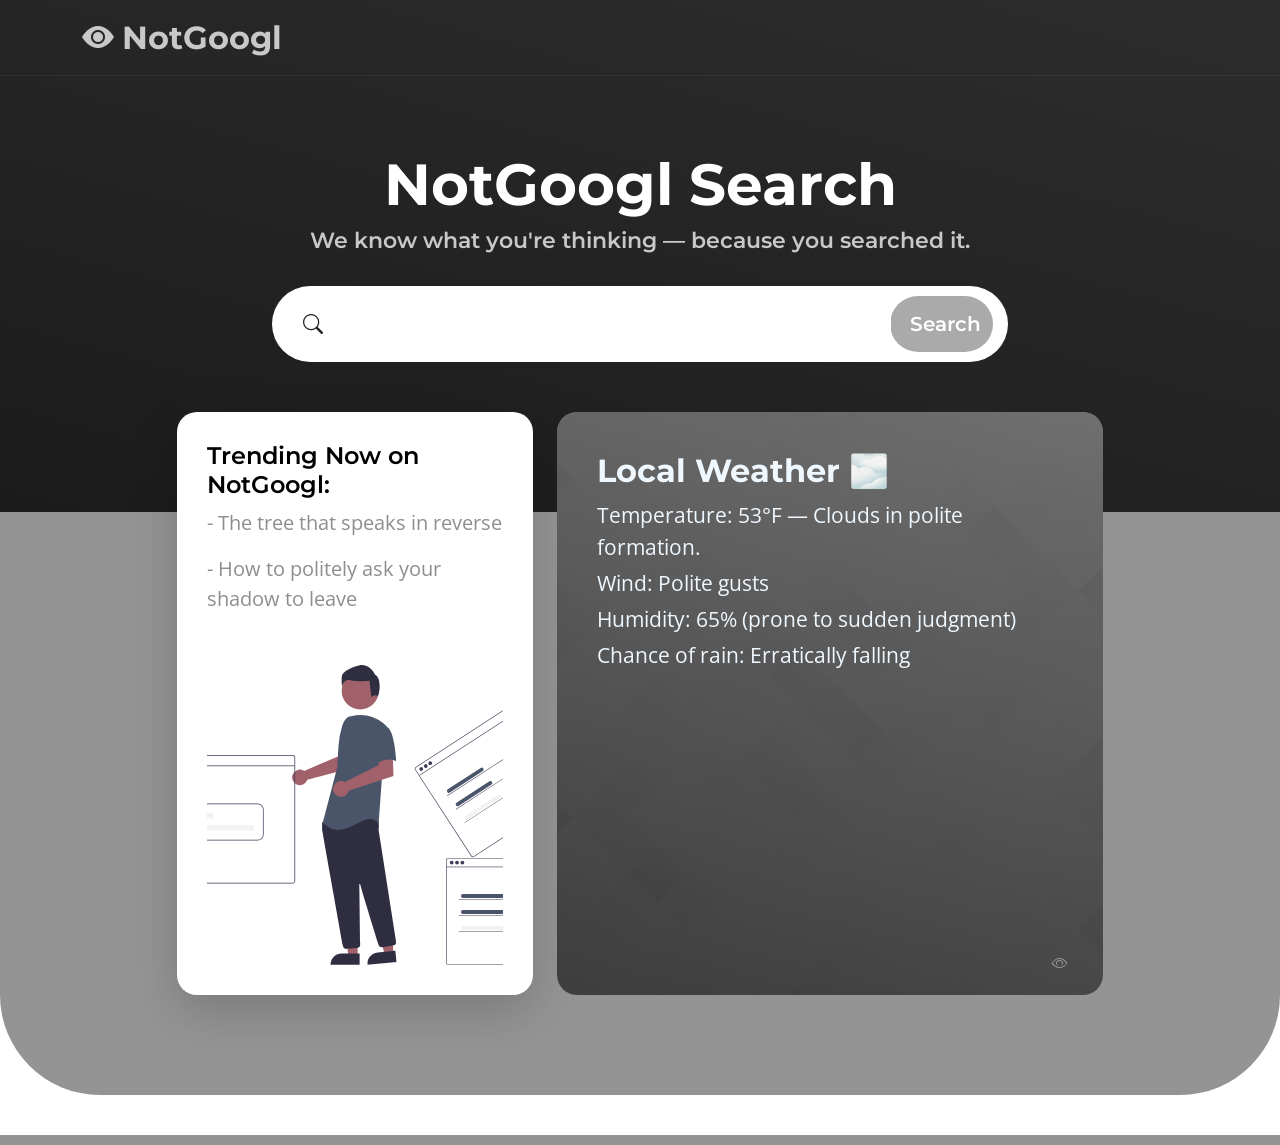
==== query/index.html @ ca464e9e "Init p2" ====
<!doctype html>
<html lang="en">
    <head>
        <meta charset="utf-8">
        <meta name="viewport" content="width=device-width, initial-scale=1">

        <meta name="description" content="">
        <meta name="author" content="">

        <title>NotGoogl</title>
        <link rel="icon" type="image/x-icon" href="../favicon.ico">
        <!-- CSS FILES -->        
        <link rel="preconnect" href="https://fonts.googleapis.com">
        
        <link rel="preconnect" href="https://fonts.gstatic.com" crossorigin>

        <link href="https://fonts.googleapis.com/css2?family=Montserrat:wght@500;600;700&family=Open+Sans&display=swap" rel="stylesheet">
                        
        <link href="css/bootstrap.min.css" rel="stylesheet">

        <link href="css/bootstrap-icons.css" rel="stylesheet">

        <link href="css/style.css" rel="stylesheet">      
    </head>
    
    <body id="top">

        <main>

            <nav class="navbar navbar-expand-lg">
                <div class="container">
                    <a class="navbar-brand">
                        <i class="bi bi-eye-fill"></i>
                        <span>NotGoogl</span>
                    </a>
                </div>
            </nav>
            
            <section class="hero-section d-flex justify-content-center align-items-center" id="section_1">
                <div class="container">
                    <div class="row">

                        <div class="col-lg-8 col-12 mx-auto">
                            <h1 class="text-white text-center">NotGoogl Search</h1>

                            <h6 class="text-center"><div id="div_text"></div></h6>
                            

                            <form method="get" class="custom-form mt-4 pt-2 mb-lg-0 mb-5" role="search">
                                <div class="input-group input-group-lg">
                                    <span class="input-group-text bi-search" id="basic-addon1">
                                        
                                    </span>

                                    <input name="keyword" type="search" class="form-control" id="keyword" placeholder="" aria-label="Search">

                                    <a href="https://www.example.com"><button type="button" class="form-control" id="clicky">Search</button></a>
                                </div>
                            </form>
                        </div>

                    </div>
                </div>
            </section>


            <section class="featured-section">
                <div class="container">
                    <div class="row justify-content-center">

                        <div class="col-lg-4 col-12 mb-4 mb-lg-0">
                            <div class="custom-block bg-white shadow-lg">
                                <a href="topics-detail.html">
                                    <div class="d-flex">
                                        <div>
                                            <h5 class="mb-2">Trending Now on NotGoogl:</h5>

                                            <p class="mb-0">
                                                <p id="trending">Loading...</p>
                                                <p id="trending2">Loading...</p>
                                            </p>
                                        </div>
                                    </div>

                                    <img src="images\opentabs.svg" class="custom-block-image img-fluid" alt="">
                                </a>
                            </div>
                        </div>

                        <div class="col-lg-6 col-12">
                            <div class="custom-block custom-block-overlay">
                                <div class="d-flex flex-column h-100">
                                    <img src="images/background.jpg" class="custom-block-image img-fluid" alt="">

                                    <div class="custom-block-overlay-text d-flex">
                                        <div>
                                            <div class="weather-widget" id="weather">
                                                <h2>Local Weather <span id="weather-icon">☀️</span></h2></h2>
                                                <p id="temp">Loading...</p>
                                                <p id="wind"></p>
                                                <p id="humidity"></p>
                                                <p id="chance"></p>
                                            </div>
                                        </div>
                                    </div>

                                    <div class="social-share d-flex">
                                        <a href="#" class="custom-icon bi bi-eye ms-auto"></a>
                                    </div>

                                    <div class="section-overlay"></div>
                                </div>
                            </div>
                        </div>

                    </div>
                </div>
            </section>



        </main>

<footer class="site-footer">
            <div class="container">
                <div class="row">

                    <div class="col-lg-3 col-12 mb-4 pb-2">
                        <a class="navbar-brand mb-2" href="index.html">

                        </a>
                    </div>
                </div>
            </div>
        </footer>


        <!-- JAVASCRIPT FILES -->
        <script src="js/navigation.js"></script> 
        <script src="js/trending.js"></script> 
        <script src="js/accurate-weather.js"></script>          
        <script src="js/text-rotation.js"></script> 
        <script src="js/jquery.min.js"></script>
        <script src="js/bootstrap.bundle.min.js"></script>
        <script src="js/jquery.sticky.js"></script>
        <script src="js/click-scroll.js"></script>
        <script src="js/custom.js"></script>

    </body>
</html>
---- query/css/style.css ----
/*

TemplateMo 590 topic listing

https://templatemo.com/tm-590-topic-listing

*/

/*---------------------------------------
  CUSTOM PROPERTIES ( VARIABLES )             
-----------------------------------------*/
:root {
  --white-color:                  #ffffff;
  --primary-color:                #c8c8c8;
  --secondary-color:              #949494;
  --section-bg-color:             #989898;
  --custom-btn-bg-color:          #aaaaaa;
  --custom-btn-bg-hover-color:    #707070;
  --dark-color:                   #000000;
  --p-color:                      #8e8e8e;
  --border-color:                 #565656;
  --link-hover-color:             #e4e4e4;

  --body-font-family:             'Open Sans', sans-serif;
  --title-font-family:            'Montserrat', sans-serif;

  --h1-font-size:                 58px;
  --h2-font-size:                 46px;
  --h3-font-size:                 32px;
  --h4-font-size:                 28px;
  --h5-font-size:                 24px;
  --h6-font-size:                 22px;
  --p-font-size:                  20px;
  --menu-font-size:               14px;
  --btn-font-size:                18px;
  --copyright-font-size:          16px;

  --border-radius-large:          100px;
  --border-radius-medium:         20px;
  --border-radius-small:          10px;

  --font-weight-normal:           400;
  --font-weight-medium:           500;
  --font-weight-semibold:         600;
  --font-weight-bold:             700;
}

body {
  background-color: var(--white-color);
  font-family: var(--body-font-family); 
}


/*---------------------------------------
  TYPOGRAPHY               
-----------------------------------------*/

h2,
h3,
h4,
h5,
h6 {
  color: var(--dark-color);
}

h1,
h2,
h3,
h4,
h5,
h6 {
  font-family: var(--title-font-family); 
  font-weight: var(--font-weight-semibold);
}

h1 {
  font-size: var(--h1-font-size);
  font-weight: var(--font-weight-bold);
}

h2 {
  font-size: var(--h2-font-size);
  font-weight: var(--font-weight-bold);
}

h3 {
  font-size: var(--h3-font-size);
}

h4 {
  font-size: var(--h4-font-size);
}

h5 {
  font-size: var(--h5-font-size);
}

h6 {
  color: var(--primary-color);
  font-size: var(--h6-font-size);
}

p {
  color: var(--p-color);
  font-size: var(--p-font-size);
  font-weight: var(--font-weight-normal);
}

ul li {
  color: var(--p-color);
  font-size: var(--p-font-size);
  font-weight: var(--font-weight-normal);
}

a, 
button {
  touch-action: manipulation;
  transition: all 0.3s;
}

a {
  display: inline-block;
  color: var(--primary-color);
  text-decoration: none;
}

a:hover {
  color: var(--link-hover-color);
}

b,
strong {
  font-weight: var(--font-weight-bold);
}


/*---------------------------------------
  SECTION               
-----------------------------------------*/
.section-padding {
  padding-top: 100px;
  padding-bottom: 100px;
}

.section-bg {
  background-color: var(--section-bg-color);
}

.section-overlay {
  background-image: linear-gradient(15deg, #1b1b1b 0%, #565656 100%);
  position: absolute;
  top: 0;
  left: 0;
  pointer-events: none;
  width: 100%;
  height: 100%;
  opacity: 0.85;
}

.section-overlay + .container {
  position: relative;
}

.tab-content {
  background-color: var(--white-color);
  border-radius: var(--border-radius-medium);
}

.nav-tabs {
  border-bottom: 1px solid #ecf3f2;
  margin-bottom: 40px;
  justify-content: center;
}

.nav-tabs .nav-link {
  border-radius: 0;
  border-top: 0;
  border-right: 0;
  border-left: 0;
  color: var(--p-color);
  font-family: var(--title-font-family);
  font-size: var(--btn-font-size);
  font-weight: var(--font-weight-medium);
  padding: 15px 25px;
  transition: all 0.3s;
}

.nav-tabs .nav-link:first-child {
  margin-right: 20px;
}

.nav-tabs .nav-item.show .nav-link, 
.nav-tabs .nav-link.active,
.nav-tabs .nav-link:focus, 
.nav-tabs .nav-link:hover {
  border-bottom-color: var(--primary-color);
  color: var(--primary-color);
}


/*---------------------------------------
  CUSTOM ICON COLOR               
-----------------------------------------*/
.custom-icon {
  color: var(--secondary-color);
}


/*---------------------------------------
  CUSTOM BUTTON               
-----------------------------------------*/
.custom-btn {
  background: var(--custom-btn-bg-color);
  border: 2px solid transparent;
  border-radius: var(--border-radius-large);
  color: var(--white-color);
  font-size: var(--btn-font-size);
  font-weight: var(--font-weight-semibold);
  line-height: normal;
  transition: all 0.3s;
  padding: 10px 20px;
}

.custom-btn:hover {
  background: var(--custom-btn-bg-hover-color);
  color: var(--white-color);
}

.custom-border-btn {
  background: transparent;
  border: 2px solid var(--custom-btn-bg-color);
  color: var(--custom-btn-bg-color);
}

.custom-border-btn:hover {
  background: var(--custom-btn-bg-color);
  border-color: transparent;
  color: var(--white-color);
}

.custom-btn-bg-white {
  border-color: var(--white-color);
  color: var(--white-color);
}


/*---------------------------------------
  SITE HEADER              
-----------------------------------------*/
.site-header {
  background-image: linear-gradient(15deg, #1b1b1b 0%, #565656 100%);
  padding-top: 150px;
  padding-bottom: 80px;
}

.site-header .container {
  height: 100%;
}

.breadcrumb-item+.breadcrumb-item::before,
.breadcrumb-item a:hover,
.breadcrumb-item.active {
  color: var(--white-color);
}

.site-header .custom-icon {
  color: var(--white-color);
  font-size: var(--h4-font-size);
}

.site-header .custom-icon:hover {
  color: var(--secondary-color);
}


/*---------------------------------------
  NAVIGATION              
-----------------------------------------*/
.sticky-wrapper {
  position: absolute;
  top: 0;
  right: 0;
  left: 0;
}

.sticky-wrapper.is-sticky .navbar {
  background-color: var(--secondary-color);
}

.navbar {
  background: transparent;
  border-bottom: 1px solid rgba(73, 73, 73, 0.35);
  z-index: 9;
}

.navbar-brand,
.navbar-brand:hover {
  font-size: var(--h3-font-size);
  font-weight: var(--font-weight-bold);
  display: block;
  color: #c8c8c8;
}

.navbar-brand span {
  font-family: var(--title-font-family);
}

.navbar-expand-lg .navbar-nav .nav-link {
  border-radius: var(--border-radius-large);
  margin: 10px;
  padding: 10px;
}

.navbar-nav .nav-link {
  display: inline-block;
  color: var(--white-color);
  font-family: var(--title-font-family); 
  font-size: var(--menu-font-size);
  font-weight: var(--font-weight-medium);
  text-transform: uppercase;
  letter-spacing: 0.5px;
  position: relative;
  padding-top: 15px;
  padding-bottom: 15px;
}

.navbar-nav .nav-link.active, 
.navbar-nav .nav-link:hover {
  color: var(--primary-color);
}

.navbar .dropdown-menu {
  background: var(--white-color);
  box-shadow: 0 1rem 3rem rgba(0,0,0,.175);
  border: 0;
  display: inherit;
  opacity: 0;
  min-width: 9rem;
  margin-top: 20px;
  padding: 13px 0 10px 0;
  transition: all 0.3s;
  pointer-events: none;
}

.navbar .dropdown-menu::before {
  content: "";
  width: 0;
  height: 0;
  border-left: 20px solid transparent;
  border-right: 20px solid transparent;
  border-bottom: 15px solid var(--white-color);
  position: absolute;
  top: -10px;
  left: 10px;
}

.navbar .dropdown-item {
  display: inline-block;
  color: var(--p-bg-color);
  font-family: var(--title-font-family); 
  font-size: var(--menu-font-size);
  font-weight: var(--font-weight-medium);
  text-transform: uppercase;
  letter-spacing: 0.5px;
  position: relative;
}

.navbar .dropdown-item.active, 
.navbar .dropdown-item:active,
.navbar .dropdown-item:focus, 
.navbar .dropdown-item:hover {
  background: transparent;
  color: var(--primary-color);
}

.navbar .dropdown-toggle::after {
  content: "\f282";
  display: inline-block;
  font-family: bootstrap-icons !important;
  font-size: var(--copyright-font-size);
  font-style: normal;
  font-weight: normal !important;
  font-variant: normal;
  text-transform: none;
  line-height: 1;
  vertical-align: -.125em;
  -webkit-font-smoothing: antialiased;
  -moz-osx-font-smoothing: grayscale;
  position: relative;
  left: 2px;
  border: 0;
}

@media screen and (min-width: 992px) {
  .navbar .dropdown:hover .dropdown-menu {
    opacity: 1;
    margin-top: 0;
    pointer-events: auto;
  }
}

.navbar-icon {
  background: var(--white-color);
  border-radius: var(--border-radius-large);
  display: inline-block;
  font-size: var(--h5-font-size);
  width: 40px;
  height: 40px;
  line-height: 40px;
  text-align: center;
  transition: all 0.3s ease;
}

.navbar-icon:hover {
  background: var(--primary-color);
  color: var(--white-color);
}

.navbar-toggler {
  border: 0;
  padding: 0;
  cursor: pointer;
  margin: 0;
  width: 30px;
  height: 35px;
  outline: none;
}

.navbar-toggler:focus {
  outline: none;
  box-shadow: none;
}

.navbar-toggler[aria-expanded="true"] .navbar-toggler-icon {
  background: transparent;
}

.navbar-toggler[aria-expanded="true"] .navbar-toggler-icon:before,
.navbar-toggler[aria-expanded="true"] .navbar-toggler-icon:after {
  transition: top 300ms 50ms ease, -webkit-transform 300ms 350ms ease;
  transition: top 300ms 50ms ease, transform 300ms 350ms ease;
  transition: top 300ms 50ms ease, transform 300ms 350ms ease, -webkit-transform 300ms 350ms ease;
  top: 0;
}

.navbar-toggler[aria-expanded="true"] .navbar-toggler-icon:before {
  transform: rotate(45deg);
}

.navbar-toggler[aria-expanded="true"] .navbar-toggler-icon:after {
  transform: rotate(-45deg);
}

.navbar-toggler .navbar-toggler-icon {
  background: var(--white-color);
  transition: background 10ms 300ms ease;
  display: block;
  width: 30px;
  height: 2px;
  position: relative;
}

.navbar-toggler .navbar-toggler-icon:before,
.navbar-toggler .navbar-toggler-icon:after {
  transition: top 300ms 350ms ease, -webkit-transform 300ms 50ms ease;
  transition: top 300ms 350ms ease, transform 300ms 50ms ease;
  transition: top 300ms 350ms ease, transform 300ms 50ms ease, -webkit-transform 300ms 50ms ease;
  position: absolute;
  right: 0;
  left: 0;
  background: var(--white-color);
  width: 30px;
  height: 2px;
  content: '';
}

.navbar-toggler .navbar-toggler-icon::before {
  top: -8px;
}

.navbar-toggler .navbar-toggler-icon::after {
  top: 8px;
}


/*---------------------------------------
  HERO        
-----------------------------------------*/
.hero-section {
  background-image: linear-gradient(15deg, #1b1b1b 0%, #2d2d2d 100%);
  position: relative;
  overflow: hidden;
  padding-top: 150px;
  padding-bottom: 150px;
}

.hero-section .input-group {
  background-color: var(--white-color);
  border-radius: var(--border-radius-large);
  padding: 10px 15px;
}

.hero-section .input-group-text {
  background-color: transparent;
  border: 0;
}

.hero-section input[type="search"] {
  border: 0;
  box-shadow: none;
  margin-bottom: 0;
  padding-left: 0;
}

.hero-section button[type="submit"] {
  background-color: var(--primary-color);
  border: 0;
  border-radius: var(--border-radius-large) !important;
  color: var(--white-color);
  max-width: 150px;
}

.hero-section button[type="button"] {
  background-color: var(--primary-color);
  border: 0;
  border-radius: var(--border-radius-large) !important;
  color: var(--white-color);
  max-width: 150px;
}


/*---------------------------------------
  TOPICS              
-----------------------------------------*/
.featured-section {
  background-color: var(--secondary-color);
  border-radius: 0 0 100px 100px;
  padding-bottom: 100px;
}

.featured-section .row {
  position: relative;
  bottom: 100px;
  margin-bottom: -100px;
}

.custom-block {
  border-radius: var(--border-radius-medium);
  position: relative;
  overflow: hidden;
  padding: 30px;
  transition: all 0.3s ease;
  height: 100%;
}

.custom-block:hover {
  background-color: var(--secondary-color);
  transform: translateY(-3px);
}

.custom-block > a {
  width: 100%;
}

.custom-block-image {
  display: block;
  width: 100%;
  height: 300px;
  object-fit: cover;
  margin-top: 35px;
}

.custom-block .rounded-pill {
  border-radius: 5px !important;
  display: flex;
  justify-content: center;
  text-align: center;
  width: 30px;
  height: 30px;
  line-height: 20px;
}

.custom-block-overlay {
  height: 100%;
  min-height: 350px;
  padding: 0;
}

.custom-block-overlay > a {
  height: 100%;
}

.custom-block-overlay .custom-block-image {
  border-radius: var(--border-radius-medium);
  display: block;
  height: 100%;
  margin-top: 0;
}

.custom-block-overlay-text {
  position: absolute;
  z-index: 2;
  top: 0;
  right: 0;
  left: 0;
  padding: 30px;
}

.social-share {
  position: absolute;
  bottom: 0;
  right: 0;
  left: 0;
  z-index: 2;
  padding: 20px 35px;
}

.social-share .bi-bookmark {
  color: var(--white-color);
  font-size: var(--h5-font-size);
}

.social-share .bi-bookmark:hover {
  color: var(--secondary-color);
}

.bg-design {
  background-color: #00B0FF;
}

.bg-graphic {
  background-color: #00BFA6;
}

.bg-advertising {
  background-color: #F50057;
}

.bg-finance {
  background-color: #536DFE;
}

.bg-music {
  background-color: #F9A826;
}

.bg-education {
  background-color: #00BFA6;
}


/*---------------------------------------
  TOPICS               
-----------------------------------------*/
.topics-detail-block {
  border-radius: var(--border-radius-medium);
  position: relative;
  overflow: hidden;
}

.topics-detail-block-image {
  display: block;
  border-radius: var(--border-radius-medium);
}

blockquote {
  background-color: var(--section-bg-color);
  border-radius: var(--border-radius-small);
  font-family: var(--title-font-family);
  font-size: var(--h4-font-size);
  font-weight: var(--font-weight-bold);
  display: inline-block;
  text-align: center;
  margin: 30px;
  padding: 40px;
}

.topics-listing-page .site-header {
  padding-bottom: 65px;
}

.custom-block-topics-listing-info {
  margin: 30px 20px 20px 30px;
}

.custom-block-topics-listing {
  height: inherit;
}

.custom-block-topics-listing .custom-block-image {
  width: 200px;
}


/*---------------------------------------
  PAGINATION              
-----------------------------------------*/
.pagination {
  margin-top: 40px;
}

.page-link {
  border: 0;
  border-radius: var(--border-radius-small);
  color: var(--p-color);
  font-family: var(--title-font-family);
  margin: 0 5px;
  padding: 10px 20px;
}

.page-link:hover,
.page-item:first-child .page-link:hover,
.page-item:last-child .page-link:hover {
  background-color: var(--secondary-color);
  color: var(--white-color);
}

.page-item:first-child .page-link {
  margin-right: 10px;
}

.page-item:first-child .page-link,
.page-item:last-child .page-link {
  background-color: var(--section-bg-color);
  border-radius: var(--border-radius-small);
}

.active>.page-link, .page-link.active {
  background-color: var(--secondary-color);
  border-color: var(--secondary-color);
}


/*---------------------------------------
  TIMELINE              
-----------------------------------------*/
.timeline-section {
  background-image: url('../images/colleagues-working-cozy-office-medium-shot.jpg');
  background-repeat: no-repeat;
  background-position: center;
  background-size: cover;
  position: relative;
}

.timeline-container .vertical-scrollable-timeline {
  list-style-type: none;
  position: relative;
  padding-left: 0;
}

.timeline-container .vertical-scrollable-timeline .list-progress {
  width: 8px;
  height: 87%;
  background-color: var(--primary-color);
  position: absolute;
  left: 52px;
  top: 0;
  overflow: hidden;
}

.timeline-container .vertical-scrollable-timeline .list-progress .inner {
  position: absolute;
  right: 0;
  bottom: 0;
  height: 100%;
  background-color: var(--secondary-color);
  width: 100%;
}

.timeline-container .vertical-scrollable-timeline li {
  position: relative;
  padding: 20px 0px 65px 145px;
}

.timeline-container .vertical-scrollable-timeline li:last-child {
  padding-bottom: 0;
}

.timeline-container .vertical-scrollable-timeline li p {
  line-height: 40px;
}

.timeline-container .vertical-scrollable-timeline li p:last-child {
  margin-bottom: 0;
}

.timeline-container .vertical-scrollable-timeline li .icon-holder {
  position: absolute;
  left: 0;
  top: 0;
  width: 104px;
  height: 104px;
  display: flex;
  justify-content: center;
  align-items: center;
  background-color: var(--secondary-color);
  border-radius: 50%;
  z-index: 1;
  transition: 0.4s all;
}

.timeline-container .vertical-scrollable-timeline li .icon-holder::before {
  content: "";
  width: 80px;
  height: 80px;
  border: 4px solid #fff;
  position: absolute;
  background-color: var(--secondary-color);
  border-radius: 50%;
  z-index: -1;
  transition: 0.4s all;
}

.timeline-container .vertical-scrollable-timeline li .icon-holder i {
  font-size: 25px;
  color: var(--white-color);
}

.timeline-container .vertical-scrollable-timeline li::before {
  content: "";
  position: absolute;
  height: 100%;
  width: 8px;
  background-color: transparent;
  left: 52px;
  z-index: 0;
}

.timeline-container .vertical-scrollable-timeline li.active .icon-holder {
  background-color: var(--primary-color);
}

.timeline-container .vertical-scrollable-timeline li.active .icon-holder::before {
  background-color: var(--primary-color);
}


/*---------------------------------------
  FAQs              
-----------------------------------------*/
.faq-section .accordion-item {
  border: 0;
}

.faq-section .accordion-button {
  font-size: var(--h6-font-size);
  font-weight: var(--font-weight-semibold);
}

.faq-section .accordion-item:first-of-type .accordion-button {
  border-radius: var(--border-radius-large);
}

.faq-section .accordion-button:not(.collapsed) {
  border-radius: var(--border-radius-large);
  box-shadow: none;
  color: var(--primary-color);
}

.faq-section .accordion-body {
  color: var(--p-color);
  font-size: var(--btn-font-size);
  line-height: 40px;
}

/*---------------------------------------
  NEWSLETTER               
-----------------------------------------*/
.newsletter-image {
  border-radius: var(--border-radius-medium);
}


/*---------------------------------------
  CONTACT               
-----------------------------------------*/
.google-map {
  border-radius: var(--border-radius-medium);
}

.contact-form .form-floating>textarea {
  border-radius: var(--border-radius-medium);
  height: 150px;
}


/*---------------------------------------
  SUBSCRIBE FORM               
-----------------------------------------*/
.subscribe-form-wrap {
  padding: 50px;
}

.subscribe-form {
  width: 95%;
}


/*---------------------------------------
  CUSTOM FORM               
-----------------------------------------*/
.custom-form .form-control {
  border-radius: var(--border-radius-large);
  color: var(--p-color);
  margin-bottom: 24px;
  padding-top: 13px;
  padding-bottom: 13px;
  padding-left: 20px;
  outline: none;
}

.form-floating>label {
  padding-left: 20px;
}

.custom-form button[type="submit"] {
  background: var(--custom-btn-bg-color);
  border: none;
  border-radius: var(--border-radius-large);
  color: var(--white-color);
  font-family: var(--title-font-family);
  font-size: var(--p-font-size);
  font-weight: var(--font-weight-semibold);
  transition: all 0.3s;
  margin-bottom: 0;
}

.custom-form button[type="submit"]:hover,
.custom-form button[type="submit"]:focus {
  background: var(--custom-btn-bg-hover-color);
  border-color: transparent;
}

.custom-form button[type="button"] {
  background: var(--custom-btn-bg-color);
  border: none;
  border-radius: var(--border-radius-large);
  color: var(--white-color);
  font-family: var(--title-font-family);
  font-size: var(--p-font-size);
  font-weight: var(--font-weight-semibold);
  transition: all 0.3s;
  margin-bottom: 0;
}

.custom-form button[type="button"]:hover,
.custom-form button[type="button"]:focus {
  background: var(--custom-btn-bg-hover-color);
  border-color: transparent;
}


/*---------------------------------------
  SITE FOOTER              
-----------------------------------------*/
.site-footer {
  border-bottom: 10px solid var(--secondary-color);
  position: relative;
}

.site-footer::after {
  content: "";
  position: absolute;
  bottom: 0;
  right: 0;
  width: 0;
  height: 0;
  border-style: solid;
  border-width: 0 0 0px 0px;
  border-color: transparent transparent var(--secondary-color) transparent;
  pointer-events: none;
}

.site-footer-title {
  color: var(--primary-color); 
}

.site-footer .dropdown-menu {
  padding: 0;
}

.site-footer .dropdown-item {
  color: var(--p-color);
  font-size: var(--menu-font-size);
  font-weight: var(--font-weight-medium);
  padding: 4px 18px;
}

.site-footer .dropdown-item:hover {
  background-color: transparent;
  color: var(--primary-color);
}

.site-footer .dropdown-menu li:first-child .dropdown-item {
  padding-top: 10px;
}

.site-footer .dropdown-menu li:last-child .dropdown-item {
  padding-bottom: 12px;
}

.site-footer .dropdown-toggle {
  background-color: var(--secondary-color);
  border-color: var(--white-color);
}

.site-footer .dropdown-toggle:hover {
  background-color: var(--primary-color);
  border-color: transparent;
}

.site-footer-links {
  padding-left: 0;
}

.site-footer-link-item {
  display: block;
  list-style: none;
  line-height: normal;
}

.site-footer-link {
  color: var(--secondary-color);
  font-size: var(--copyright-font-size);
  font-weight: var(--font-weight-medium);
  line-height: normal;
}

.copyright-text {
  font-size: var(--copyright-font-size);
}


/*---------------------------------------
  SOCIAL ICON               
-----------------------------------------*/
.social-icon {
  margin: 0;
  padding: 0;
}

.social-icon-item {
  list-style: none;
  display: inline-block;
  vertical-align: top;
}

.social-icon-link {
  background: var(--secondary-color);
  border-radius: var(--border-radius-large);
  color: var(--white-color);
  font-size: var(--copyright-font-size);
  display: block;
  margin-right: 10px;
  text-align: center;
  width: 35px;
  height: 35px;
  line-height: 36px;
  transition: background 0.2s, color 0.2s;
}

.social-icon-link:hover {
  background: var(--primary-color);
  color: var(--white-color);
}


/*---------------------------------------
  RESPONSIVE STYLES               
-----------------------------------------*/
@media screen and (max-width: 991px) {
  h1 {
    font-size: 48px;
  }

  h2 {
    font-size: 36px;
  }

  h3 {
    font-size: 32px;
  }

  h4 {
    font-size: 28px;
  }

  h5 {
    font-size: 20px;
  }

  h6 {
    font-size: 18px;
  }

  .section-padding {
    padding-top: 50px;
    padding-bottom: 50px;
  }
  
  .navbar {
    background-color: var(--secondary-color);
  }

  .navbar-nav .dropdown-menu {
    position: relative;
    left: 10px;
    opacity: 1;
    pointer-events: auto;
    max-width: 155px;
    margin-top: 10px;
    margin-bottom: 15px;
  }

  .navbar-expand-lg .navbar-nav {
    padding-bottom: 20px;
  }

  .navbar-expand-lg .navbar-nav .nav-link {
    padding: 0;
  }

  .nav-tabs .nav-link:first-child {
    margin-right: 5px;
  }

  .nav-tabs .nav-link {
    font-size: var(--copyright-font-size);
    padding: 10px;
  }

  .featured-section {
    border-radius: 0 0 80px 80px;
    padding-bottom: 50px;
  }

  .custom-block-topics-listing .custom-block-image {
    width: auto;
  }

  .custom-block-topics-listing > .d-flex,
  .custom-block-topics-listing-info,
  .custom-block-topics-listing a {
    flex-direction: column;
  }

  .timeline-container .vertical-scrollable-timeline .list-progress {
    height: 75%;
  }

  .timeline-container .vertical-scrollable-timeline li {
    padding-left: 135px;
  }

  .subscribe-form-wrap {
    padding-top: 30px;
    padding-bottom: 0;
  }
}

@media screen and (max-width: 480px) {
  h1 {
    font-size: 36px;
  }

  h2 {
    font-size: 28px;
  }

  h3 {
    font-size: 26px;
  }

  h4 {
    font-size: 22px;
  }

  h5 {
    font-size: 20px;
  }
}

    .weather-widget {
        padding: 10px;
        border-radius: 6px;
        text-align: left;
        margin-bottom: 50px;
    }
    .weather-widget h2 {
        margin: 0 0 10px 0;
        font-size: 2em;
        color:#f0f8ff;
    }
    .weather-widget p {
        margin: 5px 0;
        font-size: 1.3em;
        color:#f0f8ff;
    }
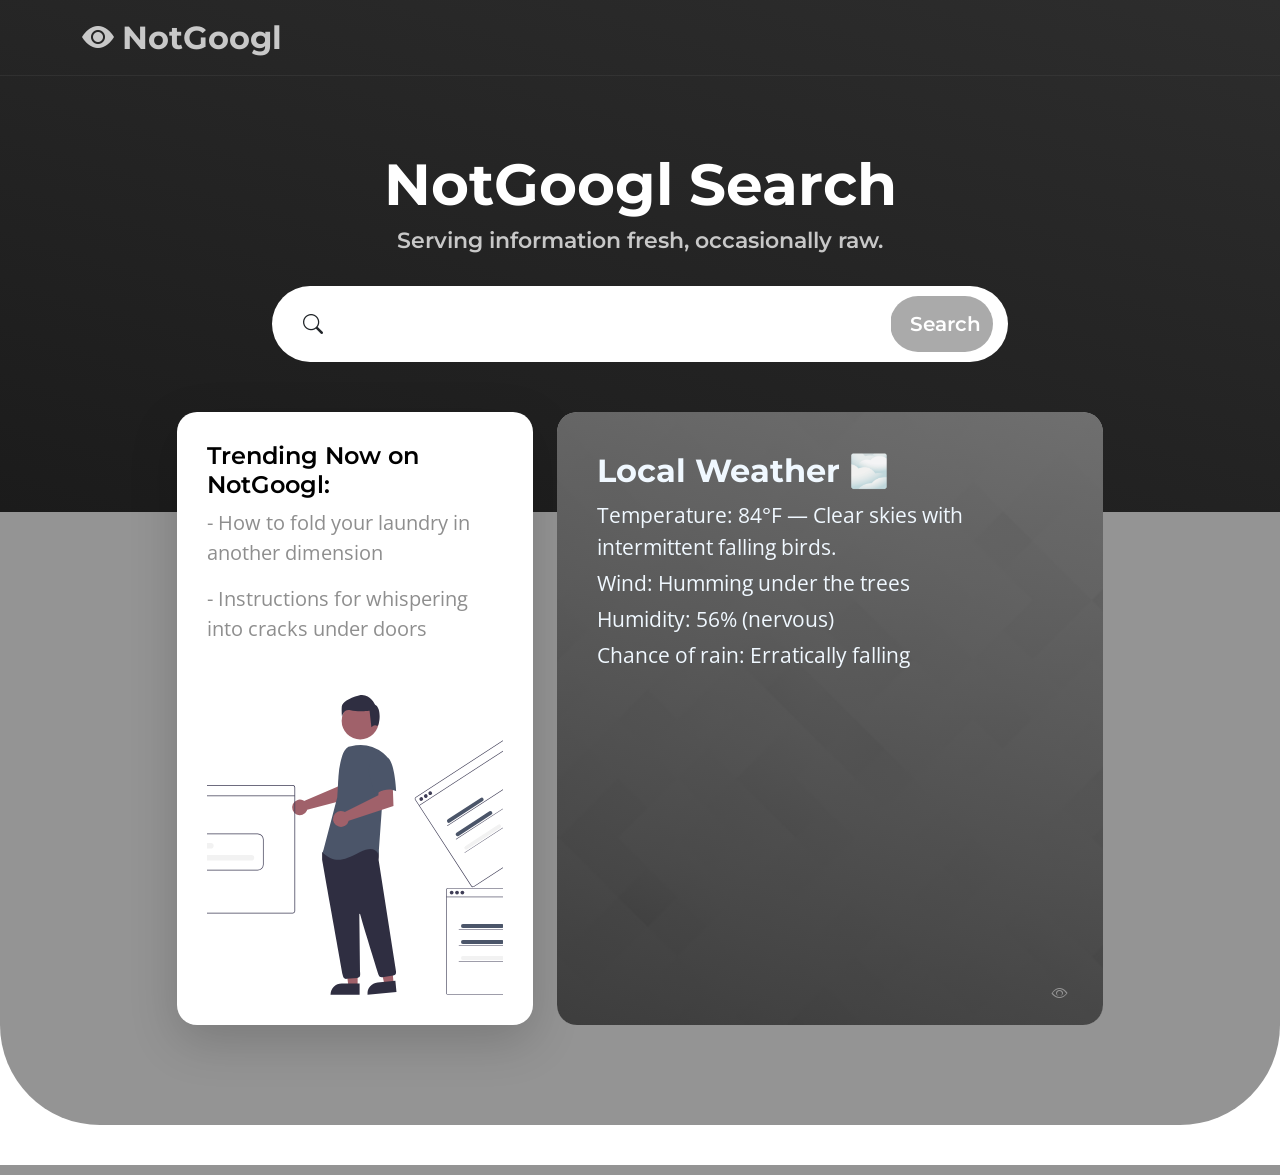
==== commit b679451f: "Update index.html" ====
--- a/query/index.html
+++ b/query/index.html
@@ -54,7 +54,7 @@
 
                                     <input name="keyword" type="search" class="form-control" id="keyword" placeholder="" aria-label="Search">
 
-                                    <a href="https://www.example.com"><button type="button" class="form-control" id="clicky">Search</button></a>
+                                    <a href="./results/"><button type="button" class="form-control" id="clicky">Search</button></a>
                                 </div>
                             </form>
                         </div>
@@ -148,3 +148,4 @@
 
     </body>
 </html>
+
